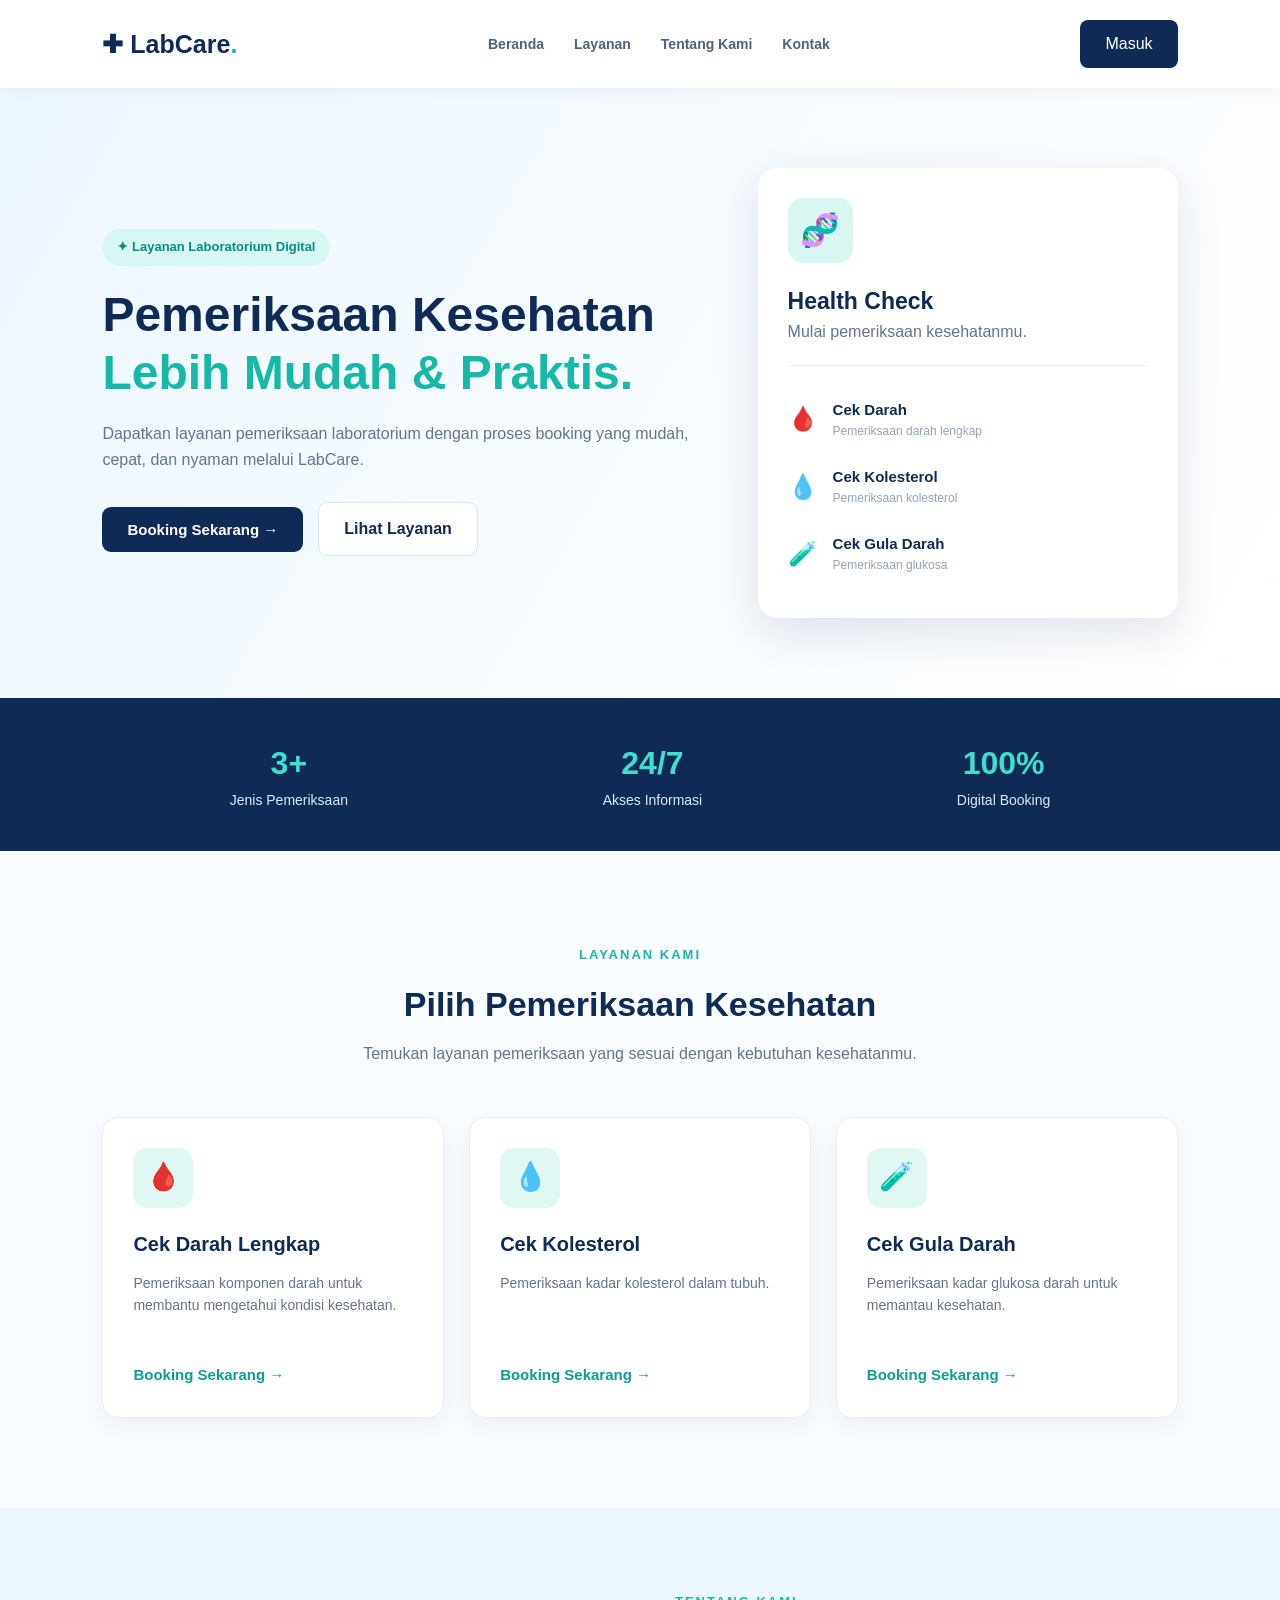
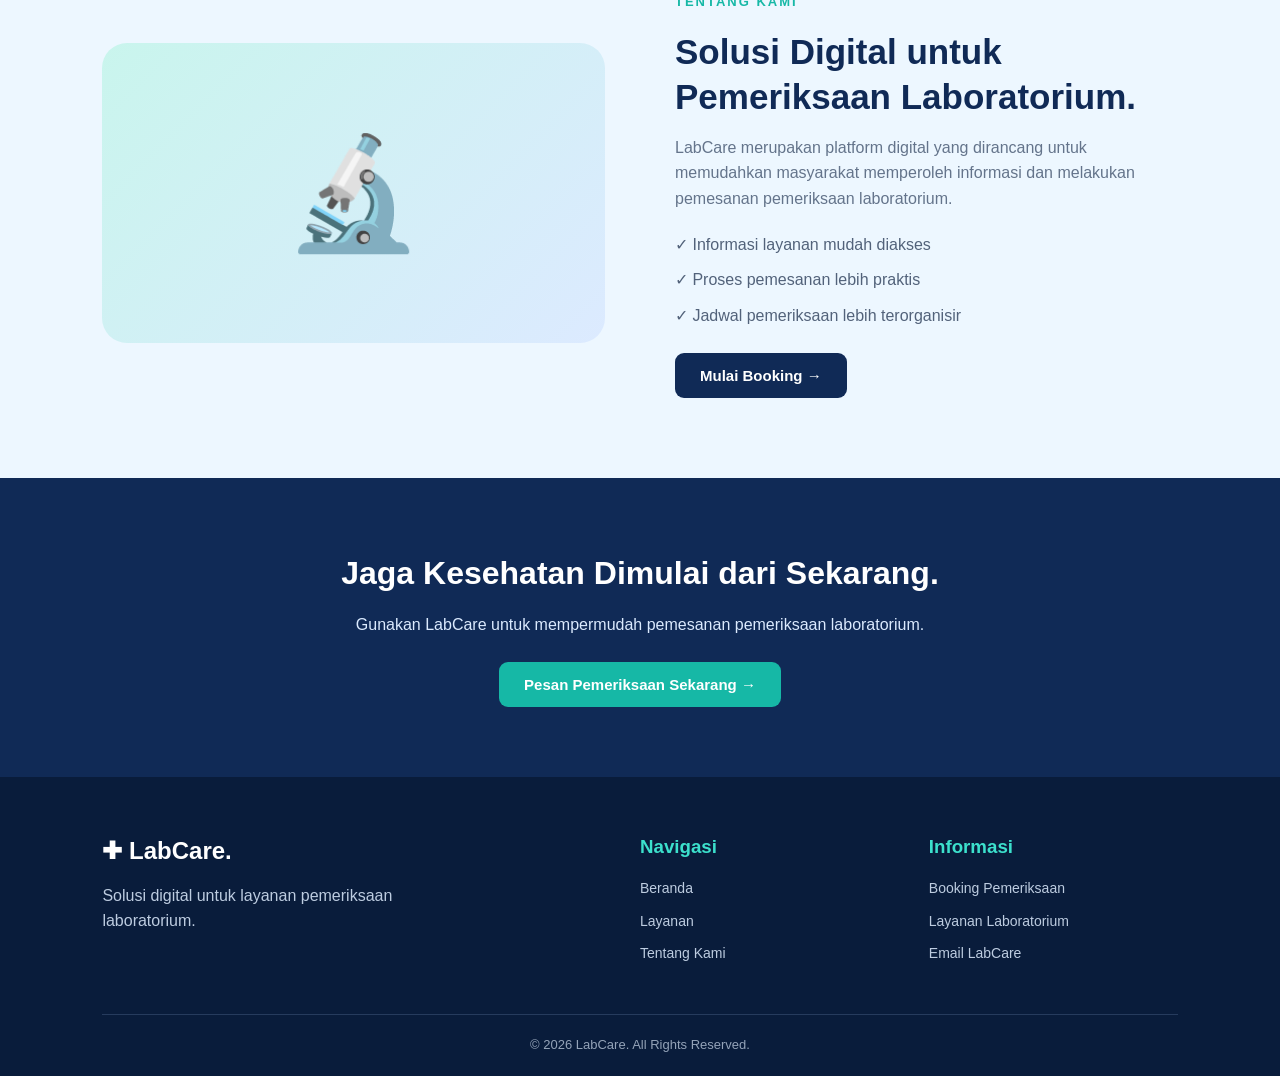
==== index.html @ 897c08c3 "Add files via upload" ====
<!DOCTYPE html>
<html lang="id">

<head>
    <meta charset="UTF-8">
    <meta name="viewport" content="width=device-width, initial-scale=1.0">

    <title>LabCare | Laboratory Services</title>

    <!-- Menghubungkan CSS -->
    <link rel="stylesheet" href="style.css">
</head>

<body>

    <!-- ================= NAVBAR ================= -->

    <header class="navbar">

        <a href="#beranda" class="logo">
            ✚ LabCare<span>.</span>
        </a>

        <nav>
            <a href="#beranda">Beranda</a>
            <a href="#layanan">Layanan</a>
            <a href="#tentang">Tentang Kami</a>
            <a href="#kontak">Kontak</a>
        </nav>

        <!-- Tombol Login Admin -->
        <a href="login.html" class="btn-login">
            Masuk
        </a>

    </header>


    <!-- ================= HERO ================= -->

    <section class="hero" id="beranda">

        <div class="hero-content">

            <span class="tagline">
                ✦ Layanan Laboratorium Digital
            </span>

            <h1>
                Pemeriksaan Kesehatan
                <span>Lebih Mudah & Praktis.</span>
            </h1>

            <p>
                Dapatkan layanan pemeriksaan laboratorium
                dengan proses booking yang mudah, cepat,
                dan nyaman melalui LabCare.
            </p>

            <div class="hero-buttons">

                <button class="btn-primary" onclick="booking()">
                    Booking Sekarang →
                </button>

                <a href="#layanan" class="btn-secondary">
                    Lihat Layanan
                </a>

            </div>

        </div>

        <div class="hero-visual">

            <div class="medical-card">

                <div class="medical-icon">🧬</div>

                <h3>Health Check</h3>

                <p>Mulai pemeriksaan kesehatanmu.</p>

                <hr>

                <div class="medical-item">
                    🩸
                    <div>
                        <strong>Cek Darah</strong>
                        <small>Pemeriksaan darah lengkap</small>
                    </div>
                </div>

                <div class="medical-item">
                    💧
                    <div>
                        <strong>Cek Kolesterol</strong>
                        <small>Pemeriksaan kolesterol</small>
                    </div>
                </div>

                <div class="medical-item">
                    🧪
                    <div>
                        <strong>Cek Gula Darah</strong>
                        <small>Pemeriksaan glukosa</small>
                    </div>
                </div>

            </div>

        </div>

    </section>


    <!-- ================= STATISTIK ================= -->

    <section class="statistics">

        <div class="stat-item">
            <h2>3+</h2>
            <p>Jenis Pemeriksaan</p>
        </div>

        <div class="stat-item">
            <h2>24/7</h2>
            <p>Akses Informasi</p>
        </div>

        <div class="stat-item">
            <h2>100%</h2>
            <p>Digital Booking</p>
        </div>

    </section>


    <!-- ================= LAYANAN ================= -->

    <section class="services" id="layanan">

        <div class="section-heading">

            <span>LAYANAN KAMI</span>

            <h2>Pilih Pemeriksaan Kesehatan</h2>

            <p>
                Temukan layanan pemeriksaan yang sesuai
                dengan kebutuhan kesehatanmu.
            </p>

        </div>

        <div class="service-container">

            <div class="service-card">

                <div class="service-icon">🩸</div>

                <h3>Cek Darah Lengkap</h3>

                <p>
                    Pemeriksaan komponen darah untuk
                    membantu mengetahui kondisi kesehatan.
                </p>

                <button onclick="booking('Cek Darah Lengkap')">
                    Booking Sekarang →
                </button>

            </div>

            <div class="service-card">

                <div class="service-icon">💧</div>

                <h3>Cek Kolesterol</h3>

                <p>
                    Pemeriksaan kadar kolesterol
                    dalam tubuh.
                </p>

                <button onclick="booking('Cek Kolesterol')">
                    Booking Sekarang →
                </button>

            </div>

            <div class="service-card">

                <div class="service-icon">🧪</div>

                <h3>Cek Gula Darah</h3>

                <p>
                    Pemeriksaan kadar glukosa darah
                    untuk memantau kesehatan.
                </p>

                <button onclick="booking('Cek Gula Darah')">
                    Booking Sekarang →
                </button>

            </div>

        </div>

    </section>


    <!-- ================= TENTANG KAMI ================= -->

    <section class="about" id="tentang">

        <div class="about-visual">
            <div class="about-icon">🔬</div>
        </div>

        <div class="about-content">

            <span>TENTANG KAMI</span>

            <h2>
                Solusi Digital untuk
                Pemeriksaan Laboratorium.
            </h2>

            <p>
                LabCare merupakan platform digital yang
                dirancang untuk memudahkan masyarakat
                memperoleh informasi dan melakukan
                pemesanan pemeriksaan laboratorium.
            </p>

            <ul>
                <li>✓ Informasi layanan mudah diakses</li>
                <li>✓ Proses pemesanan lebih praktis</li>
                <li>✓ Jadwal pemeriksaan lebih terorganisir</li>
            </ul>

            <button class="btn-primary" onclick="booking()">
                Mulai Booking →
            </button>

        </div>

    </section>


    <!-- ================= CTA ================= -->

    <section class="cta">

        <h2>Jaga Kesehatan Dimulai dari Sekarang.</h2>

        <p>
            Gunakan LabCare untuk mempermudah
            pemesanan pemeriksaan laboratorium.
        </p>

        <button onclick="booking()">
            Pesan Pemeriksaan Sekarang →
        </button>

    </section>


    <!-- ================= FOOTER ================= -->

    <footer id="kontak">

        <div class="footer-content">

            <div>
                <h2>✚ LabCare.</h2>
                <p>
                    Solusi digital untuk layanan
                    pemeriksaan laboratorium.
                </p>
            </div>

            <div>
                <h3>Navigasi</h3>
                <a href="#beranda">Beranda</a>
                <a href="#layanan">Layanan</a>
                <a href="#tentang">Tentang Kami</a>
            </div>

            <div>
                <h3>Informasi</h3>
                <a href="#layanan">Booking Pemeriksaan</a>
                <a href="#layanan">Layanan Laboratorium</a>
                <a href="mailto:info@labcare.com">Email LabCare</a>
            </div>

        </div>

        <div class="copyright">
            © 2026 LabCare. All Rights Reserved.
        </div>

    </footer>


    <!-- ================= BOOKING MODAL ================= -->

    <div id="bookingModal" class="booking-overlay" hidden>

        <div class="booking-box">

            <button class="close-booking" onclick="tutupBooking()">
                &times;
            </button>

            <h2>Booking Pemeriksaan</h2>

            <p>Silakan lengkapi data berikut.</p>

            <form id="bookingForm">

                <label for="nama">Nama Lengkap</label>
                <input type="text" id="nama" required>

                <label for="telepon">Nomor HP</label>
                <input type="tel" id="telepon" required>

                <label for="layanan">Pilih Pemeriksaan</label>

                <select id="layanan" required>
                    <option value="">Pilih Layanan</option>
                    <option value="Cek Darah Lengkap">Cek Darah Lengkap</option>
                    <option value="Cek Kolesterol">Cek Kolesterol</option>
                    <option value="Cek Gula Darah">Cek Gula Darah</option>
                </select>

                <label for="tanggal">Tanggal Pemeriksaan</label>
                <input type="date" id="tanggal" required>

                <button type="submit" class="btn-submit">
                    Konfirmasi Booking
                </button>

            </form>

        </div>

    </div>


    <!-- ================= JAVASCRIPT ================= -->

    <script src="script.js"></script>

</body>
</html>
---- style.css ----
/* ===============================
   RESET DAN PENGATURAN DASAR
================================ */

* {
    margin: 0;
    padding: 0;
    box-sizing: border-box;
    font-family: 'Segoe UI', Arial, sans-serif;
    scroll-behavior: smooth;
}

body {
    background-color: #f8fbff;
    color: #172b4d;
    line-height: 1.6;
}

button {
    cursor: pointer;
    border: none;
    font-size: 15px;
    transition: 0.3s;
}

a {
    text-decoration: none;
    color: inherit;
}


/* ===============================
   NAVBAR
================================ */

.navbar {
    width: 100%;
    padding: 20px 8%;
    display: flex;
    justify-content: space-between;
    align-items: center;
    background: #ffffff;
    position: sticky;
    top: 0;
    z-index: 100;
    box-shadow: 0 3px 15px rgba(0, 0, 0, 0.05);
}

.logo {
    font-size: 25px;
    font-weight: 800;
    color: #102a56;
}

.logo span {
    color: #16b8a6;
}

.navbar nav {
    display: flex;
    gap: 30px;
}

.navbar nav a {
    font-size: 14px;
    font-weight: 600;
    color: #52627a;
    transition: 0.3s;
}

.navbar nav a:hover {
    color: #16b8a6;
}

.btn-login {
    background: #102a56;
    color: white;
    padding: 11px 25px;
    border-radius: 8px;
}

.btn-login:hover {
    background: #16b8a6;
}


/* ===============================
   HERO SECTION
================================ */

.hero {
    min-height: 580px;
    padding: 80px 8%;
    display: flex;
    align-items: center;
    justify-content: space-between;
    gap: 50px;
    background: linear-gradient(120deg, #edf7ff, #ffffff);
}

.hero-content {
    max-width: 600px;
}

.tagline {
    display: inline-block;
    padding: 8px 15px;
    border-radius: 30px;
    background: #d9f7f2;
    color: #078d80;
    font-size: 13px;
    font-weight: 700;
    margin-bottom: 20px;
}

.hero h1 {
    font-size: 48px;
    line-height: 1.2;
    color: #102a56;
    margin-bottom: 20px;
}

.hero h1 span {
    color: #16b8a6;
}

.hero-content p {
    color: #64748b;
    font-size: 16px;
    margin-bottom: 30px;
}

.hero-buttons {
    display: flex;
    align-items: center;
    gap: 15px;
    flex-wrap: wrap;
}

.btn-primary {
    background: #102a56;
    color: white;
    padding: 14px 25px;
    border-radius: 9px;
    font-weight: 600;
}

.btn-primary:hover {
    background: #16b8a6;
    transform: translateY(-3px);
}

.btn-secondary {
    background: white;
    color: #102a56;
    padding: 13px 25px;
    border: 1px solid #dbe5ef;
    border-radius: 9px;
    font-weight: 600;
}

.btn-secondary:hover {
    border-color: #16b8a6;
    color: #16b8a6;
}


/* ===============================
   HERO MEDICAL CARD
================================ */

.hero-visual {
    width: 420px;
    max-width: 100%;
}

.medical-card {
    background: white;
    padding: 30px;
    border-radius: 20px;
    box-shadow: 0 15px 45px rgba(16, 42, 86, 0.12);
}

.medical-icon {
    width: 65px;
    height: 65px;
    display: flex;
    justify-content: center;
    align-items: center;
    background: #d9f7f2;
    border-radius: 15px;
    font-size: 32px;
    margin-bottom: 20px;
}

.medical-card h3 {
    font-size: 23px;
    color: #102a56;
}

.medical-card > p {
    color: #64748b;
    margin-bottom: 20px;
}

.medical-card hr {
    border: none;
    border-top: 1px solid #e8eef5;
    margin-bottom: 20px;
}

.medical-item {
    display: flex;
    align-items: center;
    gap: 15px;
    padding: 12px 0;
    font-size: 24px;
}

.medical-item div {
    display: flex;
    flex-direction: column;
}

.medical-item strong {
    font-size: 15px;
    color: #102a56;
}

.medical-item small {
    font-size: 12px;
    color: #94a3b8;
}


/* ===============================
   STATISTIK
================================ */

.statistics {
    display: flex;
    justify-content: space-around;
    align-items: center;
    padding: 40px 8%;
    background: #102a56;
    color: white;
    text-align: center;
}

.stat-item h2 {
    font-size: 32px;
    color: #3ce0cc;
}

.stat-item p {
    font-size: 14px;
    color: #dbeafe;
}


/* ===============================
   LAYANAN
================================ */

.services {
    padding: 90px 8%;
}

.section-heading {
    text-align: center;
    max-width: 650px;
    margin: 0 auto 50px;
}

.section-heading span,
.about-content > span {
    color: #16b8a6;
    font-weight: 800;
    font-size: 13px;
    letter-spacing: 2px;
}

.section-heading h2 {
    font-size: 34px;
    color: #102a56;
    margin: 10px 0;
}

.section-heading p {
    color: #64748b;
}

.service-container {
    display: grid;
    grid-template-columns: repeat(3, 1fr);
    gap: 25px;
}

.service-card {
    background: white;
    padding: 30px;
    border-radius: 16px;
    border: 1px solid #e7edf5;
    box-shadow: 0 8px 25px rgba(16, 42, 86, 0.05);
    transition: 0.3s;
}

.service-card:hover {
    transform: translateY(-8px);
    box-shadow: 0 15px 35px rgba(16, 42, 86, 0.12);
}

.service-icon {
    width: 60px;
    height: 60px;
    display: flex;
    justify-content: center;
    align-items: center;
    background: #e0f7f4;
    border-radius: 14px;
    font-size: 28px;
    margin-bottom: 20px;
}

.service-card h3 {
    font-size: 20px;
    color: #102a56;
    margin-bottom: 12px;
}

.service-card p {
    font-size: 14px;
    color: #64748b;
    min-height: 70px;
    margin-bottom: 20px;
}

.service-card button {
    background: transparent;
    color: #0b9e91;
    font-weight: 700;
}

.service-card button:hover {
    color: #102a56;
}


/* ===============================
   TENTANG KAMI
================================ */

.about {
    display: flex;
    align-items: center;
    gap: 70px;
    padding: 80px 8%;
    background: #edf7ff;
}

.about-visual {
    flex: 1;
    min-height: 300px;
    display: flex;
    justify-content: center;
    align-items: center;
    background: linear-gradient(135deg, #c9f5ed, #dceaff);
    border-radius: 25px;
}

.about-icon {
    font-size: 110px;
}

.about-content {
    flex: 1;
}

.about-content h2 {
    font-size: 35px;
    line-height: 1.3;
    color: #102a56;
    margin: 15px 0;
}

.about-content p {
    color: #64748b;
    margin-bottom: 20px;
}

.about-content ul {
    list-style: none;
    margin-bottom: 25px;
}

.about-content li {
    color: #52627a;
    margin-bottom: 10px;
}


/* ===============================
   CTA
================================ */

.cta {
    padding: 70px 8%;
    text-align: center;
    background: #102a56;
    color: white;
}

.cta h2 {
    font-size: 32px;
    margin-bottom: 12px;
}

.cta p {
    color: #dbeafe;
    margin-bottom: 25px;
}

.cta button {
    background: #16b8a6;
    color: white;
    padding: 14px 25px;
    border-radius: 9px;
    font-weight: 700;
}

.cta button:hover {
    background: white;
    color: #102a56;
}


/* ===============================
   FOOTER
================================ */

footer {
    background: #091c3b;
    color: white;
    padding: 55px 8% 20px;
}

.footer-content {
    display: grid;
    grid-template-columns: 2fr 1fr 1fr;
    gap: 40px;
    margin-bottom: 40px;
}

.footer-content h2 {
    margin-bottom: 12px;
}

.footer-content h3 {
    margin-bottom: 15px;
    color: #3ce0cc;
}

.footer-content p {
    color: #bdcce0;
    max-width: 300px;
}

.footer-content a {
    display: block;
    color: #bdcce0;
    margin-bottom: 10px;
    font-size: 14px;
}

.footer-content a:hover {
    color: #3ce0cc;
}

.copyright {
    text-align: center;
    border-top: 1px solid #263b5d;
    padding-top: 20px;
    color: #94a3b8;
    font-size: 13px;
}


/* ===============================
   BOOKING MODAL
================================ */

.booking-overlay {
    position: fixed;
    inset: 0;
    z-index: 1000;
    background: rgba(5, 20, 45, 0.7);
    display: flex;
    justify-content: center;
    align-items: center;
    padding: 20px;
}

.booking-overlay[hidden] {
    display: none !important;
}

.booking-box {
    position: relative;
    background: white;
    width: 100%;
    max-width: 450px;
    max-height: 90vh;
    overflow-y: auto;
    padding: 35px;
    border-radius: 18px;
    box-shadow: 0 20px 60px rgba(0, 0, 0, 0.2);
}

.booking-box h2 {
    color: #102a56;
    margin-bottom: 8px;
}

.booking-box > p {
    color: #64748b;
    margin-bottom: 25px;
    font-size: 14px;
}

.close-booking {
    position: absolute;
    top: 15px;
    right: 18px;
    background: transparent;
    color: #64748b;
    font-size: 28px;
}

.booking-box form {
    display: flex;
    flex-direction: column;
    gap: 10px;
}

.booking-box label {
    font-weight: 600;
    font-size: 14px;
    color: #334155;
}

.booking-box input,
.booking-box select {
    width: 100%;
    padding: 12px;
    border: 1px solid #dbe5ef;
    border-radius: 8px;
    margin-bottom: 10px;
    outline: none;
    font-size: 14px;
}

.booking-box input:focus,
.booking-box select:focus {
    border-color: #16b8a6;
}

.btn-submit {
    background: #102a56;
    color: white;
    padding: 14px;
    border-radius: 8px;
    margin-top: 10px;
}

.btn-submit:hover {
    background: #16b8a6;
}


/* ===============================
   RESPONSIVE / TAMPILAN HP
================================ */

@media (max-width: 900px) {

    .navbar {
        padding: 18px 5%;
    }

    .navbar nav {
        gap: 15px;
    }

    .hero {
        padding: 60px 5%;
    }

    .hero h1 {
        font-size: 38px;
    }

    .service-container {
        grid-template-columns: repeat(2, 1fr);
    }

    .about {
        gap: 35px;
        padding: 60px 5%;
    }

}

@media (max-width: 600px) {

    .navbar {
        flex-wrap: wrap;
        gap: 15px;
    }

    .navbar nav {
        order: 3;
        width: 100%;
        justify-content: center;
        flex-wrap: wrap;
        gap: 15px;
    }

    .hero {
        flex-direction: column;
        align-items: flex-start;
    }

    .hero h1 {
        font-size: 34px;
    }

    .hero-visual {
        width: 100%;
    }

    .statistics {
        flex-direction: column;
        gap: 25px;
    }

    .service-container {
        grid-template-columns: 1fr;
    }

    .about {
        flex-direction: column;
    }

    .about-visual {
        width: 100%;
        min-height: 220px;
    }

    .about-content h2 {
        font-size: 28px;
    }

    .cta h2 {
        font-size: 25px;
    }

    .footer-content {
        grid-template-columns: 1fr;
        gap: 25px;
    }

}
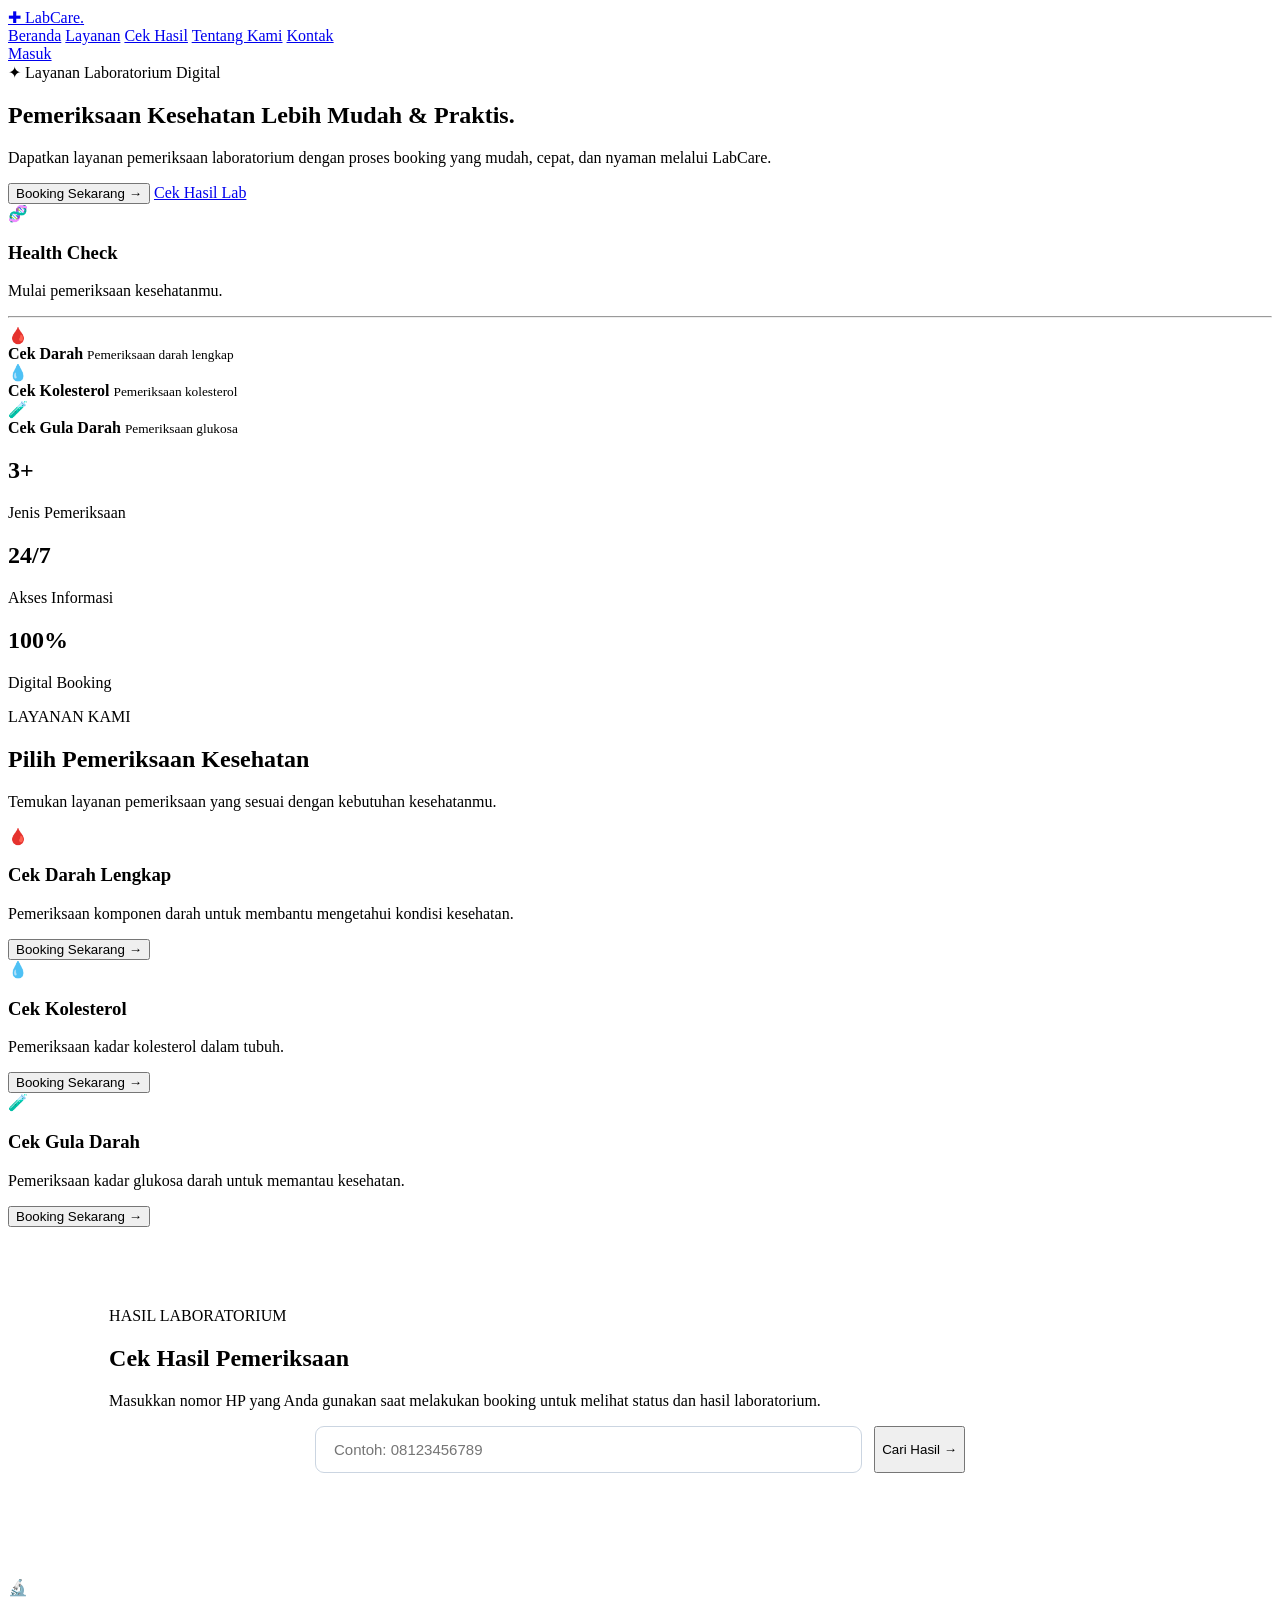
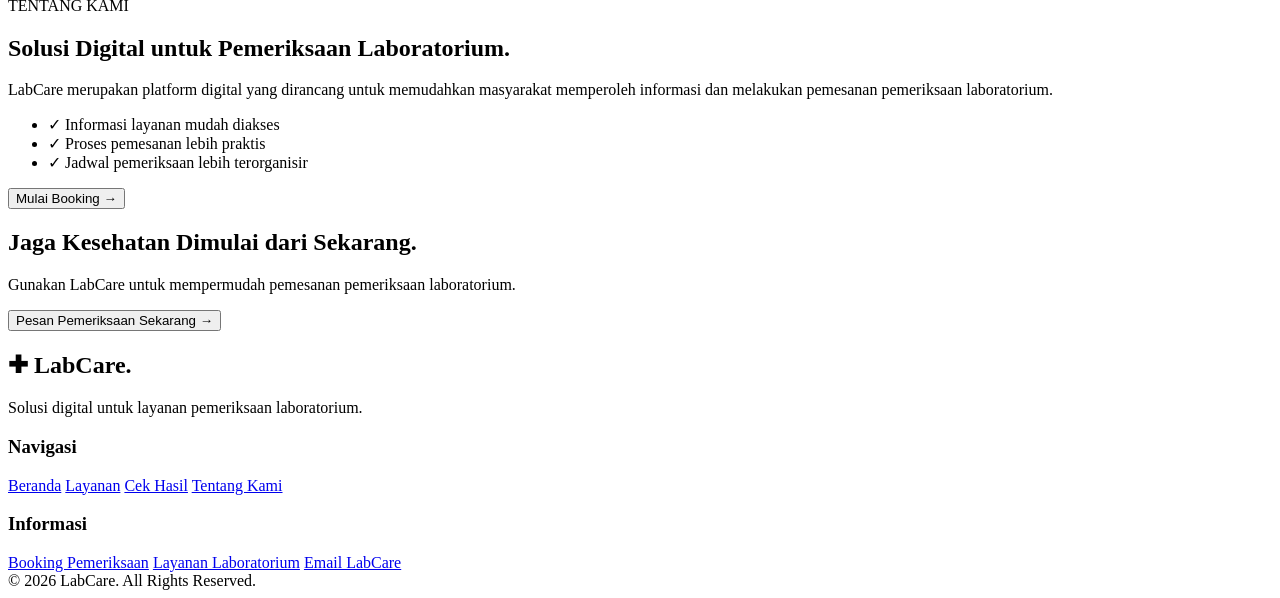
==== commit 2f4ca0b7: "Update index.html" ====
--- a/index.html
+++ b/index.html
@@ -1,23 +1,17 @@
-
 <!DOCTYPE html>
 <html lang="id">
 
 <head>
     <meta charset="UTF-8">
     <meta name="viewport" content="width=device-width, initial-scale=1.0">
-
     <title>LabCare | Laboratory Services</title>
-
-    <!-- Menghubungkan CSS -->
     <link rel="stylesheet" href="style.css">
 </head>
 
 <body>
 
     <!-- ================= NAVBAR ================= -->
-
     <header class="navbar">
-
         <a href="#beranda" class="logo">
             ✚ LabCare<span>.</span>
         </a>
@@ -25,24 +19,19 @@
         <nav>
             <a href="#beranda">Beranda</a>
             <a href="#layanan">Layanan</a>
+            <a href="#cek-hasil">Cek Hasil</a>
             <a href="#tentang">Tentang Kami</a>
             <a href="#kontak">Kontak</a>
         </nav>
 
-        <!-- Tombol Login Admin -->
         <a href="login.html" class="btn-login">
             Masuk
         </a>
-
     </header>
 
-
     <!-- ================= HERO ================= -->
-
     <section class="hero" id="beranda">
-
         <div class="hero-content">
-
             <span class="tagline">
                 ✦ Layanan Laboratorium Digital
             </span>
@@ -59,29 +48,21 @@
             </p>
 
             <div class="hero-buttons">
-
                 <button class="btn-primary" onclick="booking()">
                     Booking Sekarang →
                 </button>
 
-                <a href="#layanan" class="btn-secondary">
-                    Lihat Layanan
+                <a href="#cek-hasil" class="btn-secondary">
+                    Cek Hasil Lab
                 </a>
-
-            </div>
-
+            </div>
         </div>
 
         <div class="hero-visual">
-
             <div class="medical-card">
-
                 <div class="medical-icon">🧬</div>
-
                 <h3>Health Check</h3>
-
                 <p>Mulai pemeriksaan kesehatanmu.</p>
-
                 <hr>
 
                 <div class="medical-item">
@@ -107,174 +88,148 @@
                         <small>Pemeriksaan glukosa</small>
                     </div>
                 </div>
-
-            </div>
-
-        </div>
-
-    </section>
-
+            </div>
+        </div>
+    </section>
 
     <!-- ================= STATISTIK ================= -->
-
     <section class="statistics">
-
         <div class="stat-item">
             <h2>3+</h2>
             <p>Jenis Pemeriksaan</p>
         </div>
-
         <div class="stat-item">
             <h2>24/7</h2>
             <p>Akses Informasi</p>
         </div>
-
         <div class="stat-item">
             <h2>100%</h2>
             <p>Digital Booking</p>
         </div>
-
-    </section>
-
+    </section>
 
     <!-- ================= LAYANAN ================= -->
-
     <section class="services" id="layanan">
-
         <div class="section-heading">
-
             <span>LAYANAN KAMI</span>
-
             <h2>Pilih Pemeriksaan Kesehatan</h2>
-
             <p>
                 Temukan layanan pemeriksaan yang sesuai
                 dengan kebutuhan kesehatanmu.
             </p>
-
         </div>
 
         <div class="service-container">
-
             <div class="service-card">
-
                 <div class="service-icon">🩸</div>
-
                 <h3>Cek Darah Lengkap</h3>
-
                 <p>
                     Pemeriksaan komponen darah untuk
                     membantu mengetahui kondisi kesehatan.
                 </p>
-
                 <button onclick="booking('Cek Darah Lengkap')">
                     Booking Sekarang →
                 </button>
-
             </div>
 
             <div class="service-card">
-
                 <div class="service-icon">💧</div>
-
                 <h3>Cek Kolesterol</h3>
-
                 <p>
                     Pemeriksaan kadar kolesterol
                     dalam tubuh.
                 </p>
-
                 <button onclick="booking('Cek Kolesterol')">
                     Booking Sekarang →
                 </button>
-
             </div>
 
             <div class="service-card">
-
                 <div class="service-icon">🧪</div>
-
                 <h3>Cek Gula Darah</h3>
-
                 <p>
                     Pemeriksaan kadar glukosa darah
                     untuk memantau kesehatan.
                 </p>
-
                 <button onclick="booking('Cek Gula Darah')">
                     Booking Sekarang →
                 </button>
-
-            </div>
-
-        </div>
-
-    </section>
-
+            </div>
+        </div>
+    </section>
+
+    <!-- ================= CEK HASIL PEMERIKSAAN ================= -->
+    <section class="check-result" id="cek-hasil">
+        <div class="section-heading">
+            <span>HASIL LABORATORIUM</span>
+            <h2>Cek Hasil Pemeriksaan</h2>
+            <p>
+                Masukkan nomor HP yang Anda gunakan saat melakukan booking
+                untuk melihat status dan hasil laboratorium.
+            </p>
+        </div>
+
+        <div class="search-result-box">
+            <form id="cekHasilForm">
+                <input
+                    type="tel"
+                    id="cariTelepon"
+                    placeholder="Contoh: 08123456789"
+                    required>
+                <button type="submit" class="btn-primary">
+                    Cari Hasil →
+                </button>
+            </form>
+
+            <!-- Tempat menampilkan hasil pencarian -->
+            <div id="hasilContainer" class="hasil-container"></div>
+        </div>
+    </section>
 
     <!-- ================= TENTANG KAMI ================= -->
-
     <section class="about" id="tentang">
-
         <div class="about-visual">
             <div class="about-icon">🔬</div>
         </div>
 
         <div class="about-content">
-
             <span>TENTANG KAMI</span>
-
             <h2>
                 Solusi Digital untuk
                 Pemeriksaan Laboratorium.
             </h2>
-
             <p>
                 LabCare merupakan platform digital yang
                 dirancang untuk memudahkan masyarakat
                 memperoleh informasi dan melakukan
                 pemesanan pemeriksaan laboratorium.
             </p>
-
             <ul>
                 <li>✓ Informasi layanan mudah diakses</li>
                 <li>✓ Proses pemesanan lebih praktis</li>
                 <li>✓ Jadwal pemeriksaan lebih terorganisir</li>
             </ul>
-
             <button class="btn-primary" onclick="booking()">
                 Mulai Booking →
             </button>
-
-        </div>
-
-    </section>
-
+        </div>
+    </section>
 
     <!-- ================= CTA ================= -->
-
     <section class="cta">
-
         <h2>Jaga Kesehatan Dimulai dari Sekarang.</h2>
-
         <p>
             Gunakan LabCare untuk mempermudah
             pemesanan pemeriksaan laboratorium.
         </p>
-
         <button onclick="booking()">
             Pesan Pemeriksaan Sekarang →
         </button>
-
-    </section>
-
+    </section>
 
     <!-- ================= FOOTER ================= -->
-
     <footer id="kontak">
-
         <div class="footer-content">
-
             <div>
                 <h2>✚ LabCare.</h2>
                 <p>
@@ -287,6 +242,7 @@
                 <h3>Navigasi</h3>
                 <a href="#beranda">Beranda</a>
                 <a href="#layanan">Layanan</a>
+                <a href="#cek-hasil">Cek Hasil</a>
                 <a href="#tentang">Tentang Kami</a>
             </div>
 
@@ -296,32 +252,23 @@
                 <a href="#layanan">Layanan Laboratorium</a>
                 <a href="mailto:info@labcare.com">Email LabCare</a>
             </div>
-
         </div>
 
         <div class="copyright">
             © 2026 LabCare. All Rights Reserved.
         </div>
-
     </footer>
 
-
     <!-- ================= BOOKING MODAL ================= -->
-
     <div id="bookingModal" class="booking-overlay" hidden>
-
         <div class="booking-box">
-
             <button class="close-booking" onclick="tutupBooking()">
                 &times;
             </button>
-
             <h2>Booking Pemeriksaan</h2>
-
             <p>Silakan lengkapi data berikut.</p>
 
             <form id="bookingForm">
-
                 <label for="nama">Nama Lengkap</label>
                 <input type="text" id="nama" required>
 
@@ -329,7 +276,6 @@
                 <input type="tel" id="telepon" required>
 
                 <label for="layanan">Pilih Pemeriksaan</label>
-
                 <select id="layanan" required>
                     <option value="">Pilih Layanan</option>
                     <option value="Cek Darah Lengkap">Cek Darah Lengkap</option>
@@ -343,16 +289,11 @@
                 <button type="submit" class="btn-submit">
                     Konfirmasi Booking
                 </button>
-
             </form>
-
-        </div>
-
+        </div>
     </div>
 
-
     <!-- ================= JAVASCRIPT ================= -->
-
     <script src="script.js"></script>
 
 </body>
--- a/style.css
+++ b/style.css
@@ -1,673 +1,104 @@
-
 /* ===============================
-   RESET DAN PENGATURAN DASAR
+   CEK HASIL PEMERIKSAAN
 ================================ */
 
-* {
-    margin: 0;
-    padding: 0;
-    box-sizing: border-box;
-    font-family: 'Segoe UI', Arial, sans-serif;
-    scroll-behavior: smooth;
+.check-result {
+    padding: 80px 8%;
+    background: #ffffff;
 }
 
-body {
-    background-color: #f8fbff;
-    color: #172b4d;
-    line-height: 1.6;
+.search-result-box {
+    max-width: 650px;
+    margin: 0 auto;
 }
 
-button {
-    cursor: pointer;
-    border: none;
-    font-size: 15px;
-    transition: 0.3s;
+#cekHasilForm {
+    display: flex;
+    gap: 12px;
+    margin-bottom: 25px;
 }
 
-a {
-    text-decoration: none;
-    color: inherit;
+#cekHasilForm input {
+    flex: 1;
+    padding: 14px 18px;
+    border: 1px solid #cbd5e1;
+    border-radius: 9px;
+    font-size: 15px;
+    outline: none;
 }
 
+#cekHasilForm input:focus {
+    border-color: #16b8a6;
+}
 
-/* ===============================
-   NAVBAR
-================================ */
+.hasil-container {
+    display: flex;
+    flex-direction: column;
+    gap: 15px;
+}
 
-.navbar {
-    width: 100%;
-    padding: 20px 8%;
+.hasil-card {
+    background: #f8fbff;
+    border: 1px solid #dbe5ef;
+    border-radius: 14px;
+    padding: 22px;
+    box-shadow: 0 5px 15px rgba(16, 42, 86, 0.04);
+}
+
+.hasil-card-header {
     display: flex;
     justify-content: space-between;
-    align-items: center;
-    background: #ffffff;
-    position: sticky;
-    top: 0;
-    z-index: 100;
-    box-shadow: 0 3px 15px rgba(0, 0, 0, 0.05);
+    align-items: flex-start;
+    gap: 10px;
 }
 
-.logo {
-    font-size: 25px;
-    font-weight: 800;
+.hasil-card-header h3 {
     color: #102a56;
+    font-size: 18px;
 }
 
-.logo span {
-    color: #16b8a6;
+.hasil-card-header small {
+    color: #64748b;
+    font-size: 13px;
 }
 
-.navbar nav {
-    display: flex;
-    gap: 30px;
+.status-pill {
+    background: #d9f7f2;
+    color: #078d80;
+    padding: 5px 12px;
+    border-radius: 20px;
+    font-size: 12px;
+    font-weight: bold;
 }
 
-.navbar nav a {
-    font-size: 14px;
-    font-weight: 600;
-    color: #52627a;
-    transition: 0.3s;
-}
-
-.navbar nav a:hover {
-    color: #16b8a6;
-}
-
-.btn-login {
-    background: #102a56;
-    color: white;
-    padding: 11px 25px;
-    border-radius: 8px;
-}
-
-.btn-login:hover {
-    background: #16b8a6;
-}
-
-
-/* ===============================
-   HERO SECTION
-================================ */
-
-.hero {
-    min-height: 580px;
-    padding: 80px 8%;
-    display: flex;
-    align-items: center;
-    justify-content: space-between;
-    gap: 50px;
-    background: linear-gradient(120deg, #edf7ff, #ffffff);
-}
-
-.hero-content {
-    max-width: 600px;
-}
-
-.tagline {
-    display: inline-block;
-    padding: 8px 15px;
-    border-radius: 30px;
-    background: #d9f7f2;
-    color: #078d80;
-    font-size: 13px;
-    font-weight: 700;
-    margin-bottom: 20px;
-}
-
-.hero h1 {
-    font-size: 48px;
-    line-height: 1.2;
-    color: #102a56;
-    margin-bottom: 20px;
-}
-
-.hero h1 span {
-    color: #16b8a6;
-}
-
-.hero-content p {
-    color: #64748b;
-    font-size: 16px;
-    margin-bottom: 30px;
-}
-
-.hero-buttons {
-    display: flex;
-    align-items: center;
-    gap: 15px;
-    flex-wrap: wrap;
-}
-
-.btn-primary {
-    background: #102a56;
-    color: white;
-    padding: 14px 25px;
-    border-radius: 9px;
-    font-weight: 600;
-}
-
-.btn-primary:hover {
-    background: #16b8a6;
-    transform: translateY(-3px);
-}
-
-.btn-secondary {
-    background: white;
-    color: #102a56;
-    padding: 13px 25px;
-    border: 1px solid #dbe5ef;
-    border-radius: 9px;
-    font-weight: 600;
-}
-
-.btn-secondary:hover {
-    border-color: #16b8a6;
-    color: #16b8a6;
-}
-
-
-/* ===============================
-   HERO MEDICAL CARD
-================================ */
-
-.hero-visual {
-    width: 420px;
-    max-width: 100%;
-}
-
-.medical-card {
-    background: white;
-    padding: 30px;
-    border-radius: 20px;
-    box-shadow: 0 15px 45px rgba(16, 42, 86, 0.12);
-}
-
-.medical-icon {
-    width: 65px;
-    height: 65px;
-    display: flex;
-    justify-content: center;
-    align-items: center;
-    background: #d9f7f2;
-    border-radius: 15px;
-    font-size: 32px;
-    margin-bottom: 20px;
-}
-
-.medical-card h3 {
-    font-size: 23px;
-    color: #102a56;
-}
-
-.medical-card > p {
-    color: #64748b;
-    margin-bottom: 20px;
-}
-
-.medical-card hr {
+.hasil-card hr {
     border: none;
-    border-top: 1px solid #e8eef5;
-    margin-bottom: 20px;
-}
-
-.medical-item {
-    display: flex;
-    align-items: center;
-    gap: 15px;
-    padding: 12px 0;
-    font-size: 24px;
-}
-
-.medical-item div {
-    display: flex;
-    flex-direction: column;
-}
-
-.medical-item strong {
-    font-size: 15px;
-    color: #102a56;
-}
-
-.medical-item small {
-    font-size: 12px;
-    color: #94a3b8;
-}
-
-
-/* ===============================
-   STATISTIK
-================================ */
-
-.statistics {
-    display: flex;
-    justify-content: space-around;
-    align-items: center;
-    padding: 40px 8%;
-    background: #102a56;
-    color: white;
-    text-align: center;
-}
-
-.stat-item h2 {
-    font-size: 32px;
-    color: #3ce0cc;
-}
-
-.stat-item p {
-    font-size: 14px;
-    color: #dbeafe;
-}
-
-
-/* ===============================
-   LAYANAN
-================================ */
-
-.services {
-    padding: 90px 8%;
-}
-
-.section-heading {
-    text-align: center;
-    max-width: 650px;
-    margin: 0 auto 50px;
-}
-
-.section-heading span,
-.about-content > span {
-    color: #16b8a6;
-    font-weight: 800;
-    font-size: 13px;
-    letter-spacing: 2px;
-}
-
-.section-heading h2 {
-    font-size: 34px;
-    color: #102a56;
-    margin: 10px 0;
-}
-
-.section-heading p {
-    color: #64748b;
-}
-
-.service-container {
-    display: grid;
-    grid-template-columns: repeat(3, 1fr);
-    gap: 25px;
-}
-
-.service-card {
-    background: white;
-    padding: 30px;
-    border-radius: 16px;
-    border: 1px solid #e7edf5;
-    box-shadow: 0 8px 25px rgba(16, 42, 86, 0.05);
-    transition: 0.3s;
-}
-
-.service-card:hover {
-    transform: translateY(-8px);
-    box-shadow: 0 15px 35px rgba(16, 42, 86, 0.12);
-}
-
-.service-icon {
-    width: 60px;
-    height: 60px;
-    display: flex;
-    justify-content: center;
-    align-items: center;
-    background: #e0f7f4;
-    border-radius: 14px;
-    font-size: 28px;
-    margin-bottom: 20px;
-}
-
-.service-card h3 {
-    font-size: 20px;
-    color: #102a56;
-    margin-bottom: 12px;
-}
-
-.service-card p {
-    font-size: 14px;
-    color: #64748b;
-    min-height: 70px;
-    margin-bottom: 20px;
-}
-
-.service-card button {
-    background: transparent;
-    color: #0b9e91;
-    font-weight: 700;
-}
-
-.service-card button:hover {
-    color: #102a56;
-}
-
-
-/* ===============================
-   TENTANG KAMI
-================================ */
-
-.about {
-    display: flex;
-    align-items: center;
-    gap: 70px;
-    padding: 80px 8%;
-    background: #edf7ff;
-}
-
-.about-visual {
-    flex: 1;
-    min-height: 300px;
-    display: flex;
-    justify-content: center;
-    align-items: center;
-    background: linear-gradient(135deg, #c9f5ed, #dceaff);
-    border-radius: 25px;
-}
-
-.about-icon {
-    font-size: 110px;
-}
-
-.about-content {
-    flex: 1;
-}
-
-.about-content h2 {
-    font-size: 35px;
-    line-height: 1.3;
-    color: #102a56;
+    border-top: 1px solid #e2e8f0;
     margin: 15px 0;
 }
 
-.about-content p {
-    color: #64748b;
-    margin-bottom: 20px;
+.hasil-nilai {
+    color: #102a56;
+    font-size: 15px;
+    margin-bottom: 6px;
 }
 
-.about-content ul {
-    list-style: none;
-    margin-bottom: 25px;
-}
-
-.about-content li {
-    color: #52627a;
-    margin-bottom: 10px;
-}
-
-
-/* ===============================
-   CTA
-================================ */
-
-.cta {
-    padding: 70px 8%;
-    text-align: center;
-    background: #102a56;
-    color: white;
-}
-
-.cta h2 {
-    font-size: 32px;
-    margin-bottom: 12px;
-}
-
-.cta p {
-    color: #dbeafe;
-    margin-bottom: 25px;
-}
-
-.cta button {
-    background: #16b8a6;
-    color: white;
-    padding: 14px 25px;
-    border-radius: 9px;
-    font-weight: 700;
-}
-
-.cta button:hover {
-    background: white;
-    color: #102a56;
-}
-
-
-/* ===============================
-   FOOTER
-================================ */
-
-footer {
-    background: #091c3b;
-    color: white;
-    padding: 55px 8% 20px;
-}
-
-.footer-content {
-    display: grid;
-    grid-template-columns: 2fr 1fr 1fr;
-    gap: 40px;
-    margin-bottom: 40px;
-}
-
-.footer-content h2 {
-    margin-bottom: 12px;
-}
-
-.footer-content h3 {
-    margin-bottom: 15px;
-    color: #3ce0cc;
-}
-
-.footer-content p {
-    color: #bdcce0;
-    max-width: 300px;
-}
-
-.footer-content a {
-    display: block;
-    color: #bdcce0;
-    margin-bottom: 10px;
+.hasil-catatan {
+    color: #475569;
     font-size: 14px;
 }
 
-.footer-content a:hover {
-    color: #3ce0cc;
+.hasil-pending {
+    color: #64748b;
+    font-size: 14px;
+    font-style: italic;
 }
 
-.copyright {
+.hasil-kosong {
     text-align: center;
-    border-top: 1px solid #263b5d;
-    padding-top: 20px;
-    color: #94a3b8;
-    font-size: 13px;
-}
-
-
-/* ===============================
-   BOOKING MODAL
-================================ */
-
-.booking-overlay {
-    position: fixed;
-    inset: 0;
-    z-index: 1000;
-    background: rgba(5, 20, 45, 0.7);
-    display: flex;
-    justify-content: center;
-    align-items: center;
     padding: 20px;
-}
-
-.booking-overlay[hidden] {
-    display: none !important;
-}
-
-.booking-box {
-    position: relative;
-    background: white;
-    width: 100%;
-    max-width: 450px;
-    max-height: 90vh;
-    overflow-y: auto;
-    padding: 35px;
-    border-radius: 18px;
-    box-shadow: 0 20px 60px rgba(0, 0, 0, 0.2);
-}
-
-.booking-box h2 {
-    color: #102a56;
-    margin-bottom: 8px;
-}
-
-.booking-box > p {
-    color: #64748b;
-    margin-bottom: 25px;
+    background: #fff5f5;
+    color: #c53030;
+    border-radius: 10px;
     font-size: 14px;
 }
-
-.close-booking {
-    position: absolute;
-    top: 15px;
-    right: 18px;
-    background: transparent;
-    color: #64748b;
-    font-size: 28px;
-}
-
-.booking-box form {
-    display: flex;
-    flex-direction: column;
-    gap: 10px;
-}
-
-.booking-box label {
-    font-weight: 600;
-    font-size: 14px;
-    color: #334155;
-}
-
-.booking-box input,
-.booking-box select {
-    width: 100%;
-    padding: 12px;
-    border: 1px solid #dbe5ef;
-    border-radius: 8px;
-    margin-bottom: 10px;
-    outline: none;
-    font-size: 14px;
-}
-
-.booking-box input:focus,
-.booking-box select:focus {
-    border-color: #16b8a6;
-}
-
-.btn-submit {
-    background: #102a56;
-    color: white;
-    padding: 14px;
-    border-radius: 8px;
-    margin-top: 10px;
-}
-
-.btn-submit:hover {
-    background: #16b8a6;
-}
-
-
-/* ===============================
-   RESPONSIVE / TAMPILAN HP
-================================ */
-
-@media (max-width: 900px) {
-
-    .navbar {
-        padding: 18px 5%;
-    }
-
-    .navbar nav {
-        gap: 15px;
-    }
-
-    .hero {
-        padding: 60px 5%;
-    }
-
-    .hero h1 {
-        font-size: 38px;
-    }
-
-    .service-container {
-        grid-template-columns: repeat(2, 1fr);
-    }
-
-    .about {
-        gap: 35px;
-        padding: 60px 5%;
-    }
-
-}
-
-@media (max-width: 600px) {
-
-    .navbar {
-        flex-wrap: wrap;
-        gap: 15px;
-    }
-
-    .navbar nav {
-        order: 3;
-        width: 100%;
-        justify-content: center;
-        flex-wrap: wrap;
-        gap: 15px;
-    }
-
-    .hero {
-        flex-direction: column;
-        align-items: flex-start;
-    }
-
-    .hero h1 {
-        font-size: 34px;
-    }
-
-    .hero-visual {
-        width: 100%;
-    }
-
-    .statistics {
-        flex-direction: column;
-        gap: 25px;
-    }
-
-    .service-container {
-        grid-template-columns: 1fr;
-    }
-
-    .about {
-        flex-direction: column;
-    }
-
-    .about-visual {
-        width: 100%;
-        min-height: 220px;
-    }
-
-    .about-content h2 {
-        font-size: 28px;
-    }
-
-    .cta h2 {
-        font-size: 25px;
-    }
-
-    .footer-content {
-        grid-template-columns: 1fr;
-        gap: 25px;
-    }
-
-}
